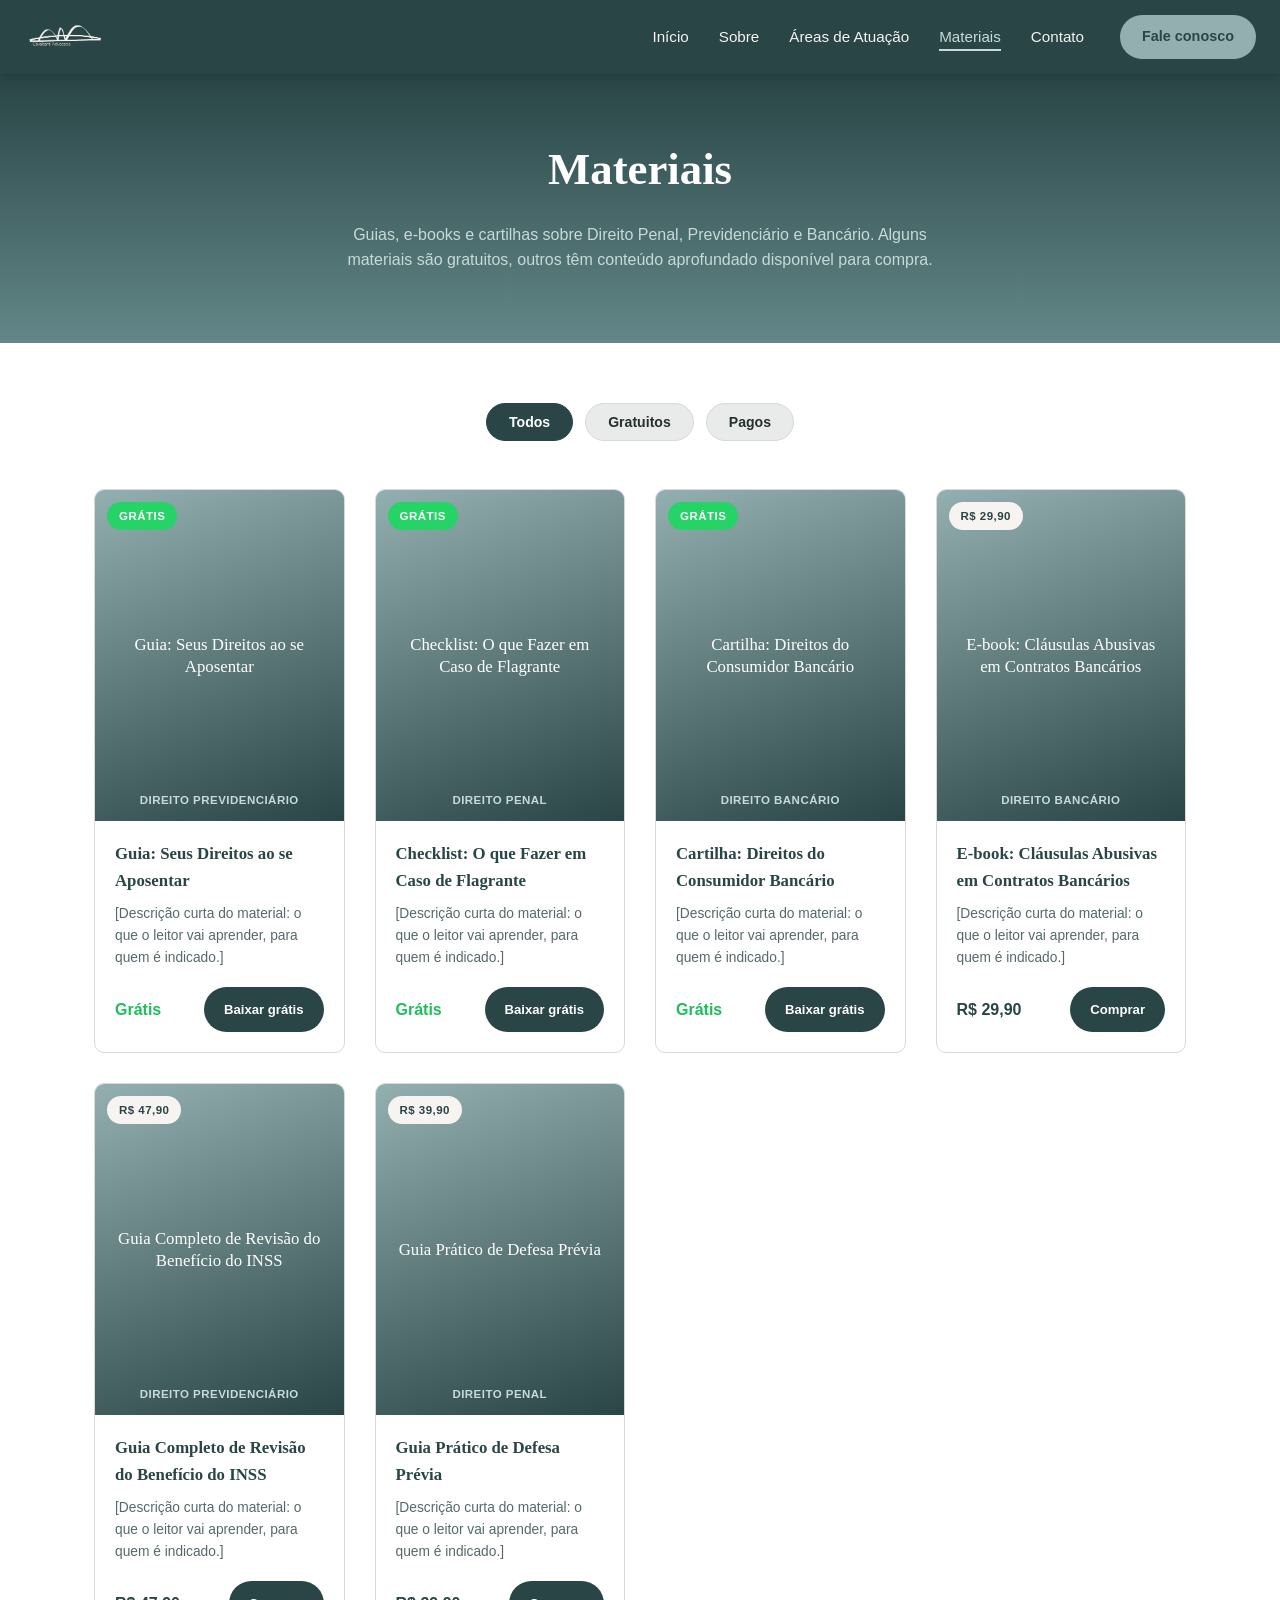
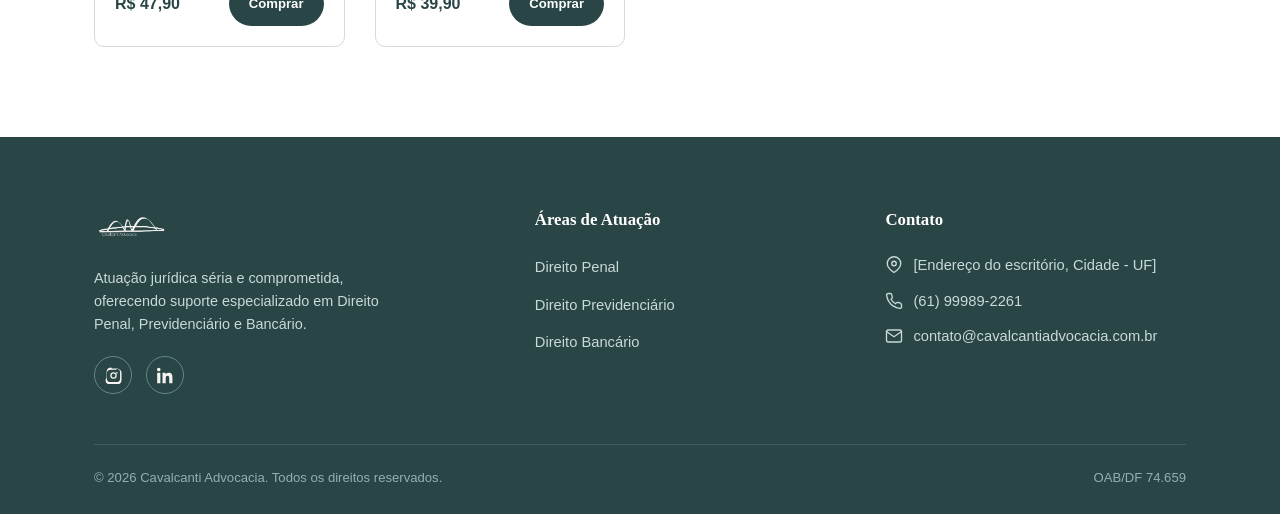
==== materiais.html @ 0af41763 "Adiciona página de materiais e ajusta conteúdo dos serviços" ====
<!DOCTYPE html>
<html lang="pt-BR">
<head>
  <meta charset="UTF-8">
  <meta name="viewport" content="width=device-width, initial-scale=1.0">
  <title>Materiais | Cavalcanti Advocacia</title>
  <meta name="description" content="Guias, e-books e cartilhas sobre Direito Penal, Previdenciário e Bancário — alguns gratuitos, outros disponíveis para compra.">
  <link rel="icon" href="assets/img/logo.png" type="image/png">
  <link rel="stylesheet" href="css/style.css?v=2">
</head>
<body>

  <!-- ==================== HEADER ==================== -->
  <header class="header">
    <div class="header__inner">
      <a href="index.html" class="header__logo">
        <img src="assets/img/logo.png" alt="Cavalcanti Advocacia">
      </a>

      <nav class="nav">
        <ul class="nav__list">
          <li><a href="index.html" class="nav__link">Início</a></li>
          <li><a href="index.html#sobre" class="nav__link">Sobre</a></li>
          <li><a href="index.html#areas-de-atuacao" class="nav__link">Áreas de Atuação</a></li>
          <li><a href="materiais.html" class="nav__link is-active">Materiais</a></li>
          <li><a href="index.html#contato" class="nav__link">Contato</a></li>
        </ul>
        <a href="https://wa.me/5561999892261" target="_blank" rel="noopener" class="nav__cta">Fale conosco</a>
      </nav>

      <button class="nav__toggle" aria-label="Abrir menu">
        <span></span>
        <span></span>
        <span></span>
      </button>
    </div>
  </header>

  <!-- ==================== HERO ==================== -->
  <section class="materials-hero">
    <div class="container">
      <h1 class="materials-hero__title">Materiais</h1>
      <p class="materials-hero__subtitle">
        Guias, e-books e cartilhas sobre Direito Penal, Previdenciário e Bancário. Alguns materiais são gratuitos,
        outros têm conteúdo aprofundado disponível para compra.
      </p>
    </div>
  </section>

  <!-- ==================== VITRINE DE MATERIAIS ==================== -->
  <section class="materials">
    <div class="container">

      <div class="materials__filters">
        <button class="materials__filter is-active" data-filter="todos">Todos</button>
        <button class="materials__filter" data-filter="gratis">Gratuitos</button>
        <button class="materials__filter" data-filter="pago">Pagos</button>
      </div>

      <div class="materials__grid">

        <!-- MATERIAL 1 -->
        <article class="material-card" data-type="gratis">
          <div class="material-card__cover">
            <span class="material-card__badge material-card__badge--free">Grátis</span>
            <span class="material-card__cover-label">Guia: Seus Direitos ao se Aposentar</span>
            <span class="material-card__area">Direito Previdenciário</span>
          </div>
          <div class="material-card__body">
            <h3 class="material-card__title">Guia: Seus Direitos ao se Aposentar</h3>
            <p class="material-card__text">
              [Descrição curta do material: o que o leitor vai aprender, para quem é indicado.]
            </p>
            <div class="material-card__footer">
              <span class="material-card__price material-card__price--free">Grátis</span>
              <!-- Substitua o href pelo link real do arquivo (PDF) -->
              <a href="#" class="btn btn-primary material-card__btn">Baixar grátis</a>
            </div>
          </div>
        </article>

        <!-- MATERIAL 2 -->
        <article class="material-card" data-type="gratis">
          <div class="material-card__cover">
            <span class="material-card__badge material-card__badge--free">Grátis</span>
            <span class="material-card__cover-label">Checklist: O que Fazer em Caso de Flagrante</span>
            <span class="material-card__area">Direito Penal</span>
          </div>
          <div class="material-card__body">
            <h3 class="material-card__title">Checklist: O que Fazer em Caso de Flagrante</h3>
            <p class="material-card__text">
              [Descrição curta do material: o que o leitor vai aprender, para quem é indicado.]
            </p>
            <div class="material-card__footer">
              <span class="material-card__price material-card__price--free">Grátis</span>
              <a href="#" class="btn btn-primary material-card__btn">Baixar grátis</a>
            </div>
          </div>
        </article>

        <!-- MATERIAL 3 -->
        <article class="material-card" data-type="gratis">
          <div class="material-card__cover">
            <span class="material-card__badge material-card__badge--free">Grátis</span>
            <span class="material-card__cover-label">Cartilha: Direitos do Consumidor Bancário</span>
            <span class="material-card__area">Direito Bancário</span>
          </div>
          <div class="material-card__body">
            <h3 class="material-card__title">Cartilha: Direitos do Consumidor Bancário</h3>
            <p class="material-card__text">
              [Descrição curta do material: o que o leitor vai aprender, para quem é indicado.]
            </p>
            <div class="material-card__footer">
              <span class="material-card__price material-card__price--free">Grátis</span>
              <a href="#" class="btn btn-primary material-card__btn">Baixar grátis</a>
            </div>
          </div>
        </article>

        <!-- MATERIAL 4 -->
        <article class="material-card" data-type="pago">
          <div class="material-card__cover">
            <span class="material-card__badge material-card__badge--paid">R$ 29,90</span>
            <span class="material-card__cover-label">E-book: Cláusulas Abusivas em Contratos Bancários</span>
            <span class="material-card__area">Direito Bancário</span>
          </div>
          <div class="material-card__body">
            <h3 class="material-card__title">E-book: Cláusulas Abusivas em Contratos Bancários</h3>
            <p class="material-card__text">
              [Descrição curta do material: o que o leitor vai aprender, para quem é indicado.]
            </p>
            <div class="material-card__footer">
              <span class="material-card__price">R$ 29,90</span>
              <!-- Substitua o href pelo link de checkout (Hotmart, Kiwify, Stripe etc.) -->
              <a href="#" target="_blank" rel="noopener" class="btn btn-primary material-card__btn">Comprar</a>
            </div>
          </div>
        </article>

        <!-- MATERIAL 5 -->
        <article class="material-card" data-type="pago">
          <div class="material-card__cover">
            <span class="material-card__badge material-card__badge--paid">R$ 47,90</span>
            <span class="material-card__cover-label">Guia Completo de Revisão do Benefício do INSS</span>
            <span class="material-card__area">Direito Previdenciário</span>
          </div>
          <div class="material-card__body">
            <h3 class="material-card__title">Guia Completo de Revisão do Benefício do INSS</h3>
            <p class="material-card__text">
              [Descrição curta do material: o que o leitor vai aprender, para quem é indicado.]
            </p>
            <div class="material-card__footer">
              <span class="material-card__price">R$ 47,90</span>
              <a href="#" target="_blank" rel="noopener" class="btn btn-primary material-card__btn">Comprar</a>
            </div>
          </div>
        </article>

        <!-- MATERIAL 6 -->
        <article class="material-card" data-type="pago">
          <div class="material-card__cover">
            <span class="material-card__badge material-card__badge--paid">R$ 39,90</span>
            <span class="material-card__cover-label">Guia Prático de Defesa Prévia</span>
            <span class="material-card__area">Direito Penal</span>
          </div>
          <div class="material-card__body">
            <h3 class="material-card__title">Guia Prático de Defesa Prévia</h3>
            <p class="material-card__text">
              [Descrição curta do material: o que o leitor vai aprender, para quem é indicado.]
            </p>
            <div class="material-card__footer">
              <span class="material-card__price">R$ 39,90</span>
              <a href="#" target="_blank" rel="noopener" class="btn btn-primary material-card__btn">Comprar</a>
            </div>
          </div>
        </article>

      </div>
    </div>
  </section>

  <!-- ==================== RODAPÉ / CONTATO ==================== -->
  <footer class="footer" id="contato">
    <div class="container">
      <div class="footer__grid">
        <div>
          <a href="index.html" class="footer__logo">
            <img src="assets/img/logo.png" alt="Cavalcanti Advocacia">
          </a>
          <p class="footer__about">
            Atuação jurídica séria e comprometida, oferecendo suporte especializado em Direito Penal,
            Previdenciário e Bancário.
          </p>
          <div class="footer__social">
            <a href="https://www.instagram.com/cavalcantiadvocacia_?utm_source=qr" target="_blank" rel="noopener" aria-label="Instagram">
              <svg viewBox="0 0 24 24"><path d="M12 2.2c3.2 0 3.6 0 4.9.07 1.2.06 2 .25 2.7.53a5.4 5.4 0 011.9 1.27 5.4 5.4 0 011.28 1.9c.28.7.47 1.5.53 2.7.06 1.3.07 1.7.07 4.9s0 3.6-.07 4.9c-.06 1.2-.25 2-.53 2.7a5.4 5.4 0 01-1.27 1.9 5.4 5.4 0 01-1.9 1.28c-.7.28-1.5.47-2.7.53-1.3.06-1.7.07-4.9.07s-3.6 0-4.9-.07c-1.2-.06-2-.25-2.7-.53a5.4 5.4 0 01-1.9-1.27 5.4 5.4 0 01-1.28-1.9c-.28-.7-.47-1.5-.53-2.7C2.2 15.6 2.2 15.2 2.2 12s0-3.6.07-4.9c.06-1.2.25-2 .53-2.7a5.4 5.4 0 011.27-1.9A5.4 5.4 0 015.97 1.2c.7-.28 1.5-.47 2.7-.53C9.97 2.2 10.4 2.2 12 2.2zm0 1.8c-3.14 0-3.5 0-4.75.07-1 .05-1.6.2-1.97.35a3.6 3.6 0 00-1.3.85 3.6 3.6 0 00-.85 1.3c-.15.37-.3.97-.35 1.97C2.7 8.5 2.7 8.86 2.7 12s0 3.5.07 4.75c.05 1 .2 1.6.35 1.97.16.4.4.75.85 1.3.4.4.75.65 1.3.85.37.15.97.3 1.97.35 1.25.06 1.6.07 4.75.07s3.5 0 4.75-.07c1-.05 1.6-.2 1.97-.35a3.6 3.6 0 001.3-.85c.4-.4.65-.75.85-1.3.15-.37.3-.97.35-1.97.06-1.25.07-1.6.07-4.75s0-3.5-.07-4.75c-.05-1-.2-1.6-.35-1.97a3.6 3.6 0 00-.85-1.3 3.6 3.6 0 00-1.3-.85c-.37-.15-.97-.3-1.97-.35C15.5 4 15.14 4 12 4zm0 3.4a4.6 4.6 0 110 9.2 4.6 4.6 0 010-9.2zm0 1.8a2.8 2.8 0 100 5.6 2.8 2.8 0 000-5.6zm4.8-2a1.08 1.08 0 110 2.15 1.08 1.08 0 010-2.15z"></path></svg>
            </a>
            <a href="#" target="_blank" rel="noopener" aria-label="LinkedIn">
              <svg viewBox="0 0 24 24"><path d="M4.98 3.5C4.98 4.88 3.9 6 2.5 6S0 4.88 0 3.5 1.12 1 2.5 1s2.48 1.12 2.48 2.5zM.24 8.25h4.5V23H.24V8.25zm7.6 0H12.1v2.01h.06c.6-1.1 2.06-2.26 4.24-2.26 4.53 0 5.36 2.9 5.36 6.68V23h-4.5v-6.86c0-1.64-.03-3.75-2.3-3.75-2.3 0-2.65 1.77-2.65 3.63V23h-4.5V8.25z"></path></svg>
            </a>
          </div>
        </div>

        <div>
          <h4 class="footer__heading">Áreas de Atuação</h4>
          <ul class="footer__list">
            <li><a href="servicos/direito-penal.html">Direito Penal</a></li>
            <li><a href="servicos/direito-previdenciario.html">Direito Previdenciário</a></li>
            <li><a href="servicos/direito-bancario.html">Direito Bancário</a></li>
          </ul>
        </div>

        <div>
          <h4 class="footer__heading">Contato</h4>
          <ul class="footer__list">
            <li class="footer__contact-item">
              <svg viewBox="0 0 24 24" stroke="currentColor" stroke-width="1.8" stroke-linecap="round" stroke-linejoin="round"><path d="M21 10c0 6-9 12-9 12S3 16 3 10a9 9 0 0118 0z"></path><circle cx="12" cy="10" r="3"></circle></svg>
              <span>[Endereço do escritório, Cidade - UF]</span>
            </li>
            <li class="footer__contact-item">
              <svg viewBox="0 0 24 24" stroke="currentColor" stroke-width="1.8" stroke-linecap="round" stroke-linejoin="round"><path d="M22 16.9v3a2 2 0 01-2.2 2 19.8 19.8 0 01-8.6-3.1 19.5 19.5 0 01-6-6A19.8 19.8 0 012.1 4.2 2 2 0 014.1 2h3a2 2 0 012 1.7c.1.9.3 1.8.6 2.7a2 2 0 01-.5 2.1L8 9.7a16 16 0 006 6l1.2-1.2a2 2 0 012.1-.5c.9.3 1.8.5 2.7.6a2 2 0 011.7 2.1z"></path></svg>
              <a href="https://wa.me/5561999892261" target="_blank" rel="noopener">(61) 99989-2261</a>
            </li>
            <li class="footer__contact-item">
              <svg viewBox="0 0 24 24" stroke="currentColor" stroke-width="1.8" stroke-linecap="round" stroke-linejoin="round"><rect x="2" y="4" width="20" height="16" rx="2"></rect><path d="M22 6l-10 7L2 6"></path></svg>
              <a href="mailto:contato@cavalcantiadvocacia.com.br">contato@cavalcantiadvocacia.com.br</a>
            </li>
          </ul>
        </div>
      </div>

      <div class="footer__bottom">
        <span>&copy; <span id="year"></span> Cavalcanti Advocacia. Todos os direitos reservados.</span>
        <span>OAB/DF 74.659</span>
      </div>
    </div>
  </footer>

  <!-- ==================== BOTÃO FLUTUANTE WHATSAPP ==================== -->
  <a href="https://wa.me/5561999892261?text=Ol%C3%A1%2C%20tenho%20interesse%20em%20um%20dos%20materiais."
     target="_blank" rel="noopener" class="whatsapp-float" aria-label="Falar no WhatsApp">
    <svg viewBox="0 0 32 32"><path d="M16.01 3C9.38 3 4 8.38 4 15.01c0 2.35.66 4.55 1.8 6.42L4 29l7.76-1.75a11.9 11.9 0 004.25.78c6.63 0 12.01-5.38 12.01-12.02C28.02 8.38 22.64 3 16.01 3zm0 21.8c-1.5 0-2.94-.4-4.2-1.1l-.3-.17-4.6 1.04 1.02-4.48-.2-.32a9.7 9.7 0 01-1.5-5.16c0-5.4 4.4-9.8 9.79-9.8 5.4 0 9.79 4.4 9.79 9.8 0 5.4-4.4 9.79-9.79 9.79zm5.4-7.34c-.3-.15-1.75-.86-2.02-.96-.27-.1-.47-.15-.66.15-.2.3-.76.96-.93 1.16-.17.2-.34.22-.64.07-.3-.15-1.25-.46-2.38-1.47a8.9 8.9 0 01-1.65-2.05c-.17-.3-.02-.46.13-.6.13-.14.3-.34.44-.52.15-.17.2-.3.3-.5.1-.2.05-.37-.02-.52-.07-.15-.66-1.6-.9-2.18-.24-.58-.48-.5-.66-.5-.17 0-.37-.02-.56-.02-.2 0-.52.07-.79.37-.27.3-1.04 1.02-1.04 2.48 0 1.46 1.07 2.87 1.22 3.07.15.2 2.1 3.2 5.08 4.49.71.3 1.26.49 1.69.63.71.22 1.36.19 1.87.11.57-.08 1.75-.71 2-1.4.24-.68.24-1.27.17-1.4-.07-.13-.27-.2-.56-.34z"></path></svg>
    <span class="whatsapp-float__text">Fale conosco</span>
  </a>

  <script src="js/main.js"></script>
  <script>document.getElementById('year').textContent = new Date().getFullYear();</script>
</body>
</html>
---- css/style.css ----
/* ==========================================================================
   Cavalcanti Advocacia — Estilos globais
   ========================================================================== */

:root {
  --color-dark: #294546;
  --color-teal: #638788;
  --color-sage: #94AFAF;
  --color-sage-light: #C8D9D8;
  --color-offwhite: #E9EBEA;
  --color-gray: #D9D9D9;
  --color-white: #FFFFFF;
  --color-cream: #F6F3F1;

  --color-text: #24312f;
  --color-text-muted: #55696a;

  --font-heading: 'Georgia', 'Times New Roman', serif;
  --font-body: 'Segoe UI', Tahoma, Verdana, sans-serif;

  --container-width: 1140px;
  --radius: 10px;
  --shadow-card: 0 10px 30px rgba(41, 69, 70, 0.12);
  --transition: 0.25s ease;
}

* {
  box-sizing: border-box;
  margin: 0;
  padding: 0;
}

html {
  scroll-behavior: smooth;
}

body {
  font-family: var(--font-body);
  color: var(--color-text);
  background: var(--color-white);
  line-height: 1.6;
}

img {
  max-width: 100%;
  display: block;
}

a {
  text-decoration: none;
  color: inherit;
}

ul {
  list-style: none;
}

.container {
  width: 100%;
  max-width: var(--container-width);
  margin: 0 auto;
  padding: 0 24px;
}

.section-label {
  display: inline-block;
  font-size: 0.8rem;
  letter-spacing: 0.15em;
  text-transform: uppercase;
  color: var(--color-teal);
  font-weight: 600;
  margin-bottom: 10px;
}

.section-title {
  font-family: var(--font-heading);
  font-size: clamp(1.8rem, 3vw, 2.4rem);
  color: var(--color-dark);
  margin-bottom: 16px;
}

.section-intro {
  max-width: 640px;
  color: var(--color-text-muted);
  margin-bottom: 48px;
}

.btn {
  display: inline-flex;
  align-items: center;
  gap: 8px;
  padding: 14px 28px;
  border-radius: 999px;
  font-weight: 600;
  font-size: 0.95rem;
  border: 2px solid transparent;
  cursor: pointer;
  transition: transform var(--transition), background var(--transition), color var(--transition), border-color var(--transition);
}

.btn:hover {
  transform: translateY(-2px);
}

.btn-primary {
  background: var(--color-dark);
  color: var(--color-white);
}

.btn-primary:hover {
  background: var(--color-teal);
}

.btn-outline {
  border-color: var(--color-white);
  color: var(--color-white);
}

.btn-outline:hover {
  background: var(--color-white);
  color: var(--color-dark);
}

.btn-whatsapp {
  background: #25D366;
  color: var(--color-white);
}

.btn-whatsapp:hover {
  background: #1ebe5b;
}

/* ==========================================================================
   Header
   ========================================================================== */

.header {
  position: sticky;
  top: 0;
  z-index: 200;
  background: var(--color-dark);
  box-shadow: 0 2px 12px rgba(0, 0, 0, 0.15);
}

.header__inner {
  display: flex;
  align-items: center;
  justify-content: space-between;
  padding: 14px 24px;
}

.header__logo img {
  height: 46px;
  width: auto;
}

.nav {
  display: flex;
  align-items: center;
  gap: 36px;
}

.nav__list {
  display: flex;
  gap: 30px;
}

.nav__link {
  color: var(--color-cream);
  font-size: 0.95rem;
  font-weight: 500;
  position: relative;
  padding: 6px 0;
  transition: color var(--transition);
}

.nav__link:hover,
.nav__link.is-active {
  color: var(--color-sage-light);
}

.nav__link::after {
  content: '';
  position: absolute;
  left: 0;
  bottom: 0;
  width: 0;
  height: 2px;
  background: var(--color-sage-light);
  transition: width var(--transition);
}

.nav__link:hover::after,
.nav__link.is-active::after {
  width: 100%;
}

.nav__cta {
  background: var(--color-sage);
  color: var(--color-dark);
  padding: 10px 22px;
  border-radius: 999px;
  font-weight: 600;
  font-size: 0.9rem;
  transition: background var(--transition);
  white-space: nowrap;
}

.nav__cta:hover {
  background: var(--color-sage-light);
}

.nav__toggle {
  display: none;
  flex-direction: column;
  gap: 5px;
  background: none;
  border: none;
  cursor: pointer;
  padding: 6px;
}

.nav__toggle span {
  width: 26px;
  height: 2px;
  background: var(--color-cream);
  display: block;
}

@media (max-width: 900px) {
  .nav {
    position: fixed;
    inset: 70px 0 0 0;
    background: var(--color-dark);
    flex-direction: column;
    align-items: flex-start;
    padding: 30px 24px;
    gap: 26px;
    transform: translateX(100%);
    transition: transform var(--transition);
    overflow-y: auto;
  }

  .nav.is-open {
    transform: translateX(0);
  }

  .nav__list {
    flex-direction: column;
    gap: 22px;
    width: 100%;
  }

  .nav__toggle {
    display: flex;
  }
}

/* ==========================================================================
   Hero / Foto do profissional
   ========================================================================== */

.hero {
  background: linear-gradient(180deg, var(--color-dark) 0%, var(--color-teal) 100%);
  color: var(--color-white);
  text-align: center;
  padding: 70px 24px 90px;
}

.hero__photo-frame {
  width: 190px;
  height: 190px;
  margin: 0 auto 28px;
  border-radius: 50%;
  border: 4px solid var(--color-sage-light);
  overflow: hidden;
  background: var(--color-sage);
  display: flex;
  align-items: center;
  justify-content: center;
  box-shadow: var(--shadow-card);
}

.hero__photo-frame img {
  width: 100%;
  height: 100%;
  object-fit: cover;
}

.hero__photo-placeholder {
  color: var(--color-dark);
  font-size: 0.78rem;
  text-align: center;
  padding: 10px;
  line-height: 1.4;
}

.hero__name {
  font-family: var(--font-heading);
  font-size: clamp(1.8rem, 4vw, 2.6rem);
  margin-bottom: 8px;
}

.hero__role {
  font-size: 1rem;
  letter-spacing: 0.08em;
  text-transform: uppercase;
  color: var(--color-sage-light);
  margin-bottom: 26px;
}

.hero__actions {
  display: flex;
  gap: 16px;
  justify-content: center;
  flex-wrap: wrap;
}

/* ==========================================================================
   Sobre mim
   ========================================================================== */

.about {
  background: var(--color-offwhite);
  padding: 90px 24px;
}

.about__grid {
  display: grid;
  grid-template-columns: 1fr 1.4fr;
  gap: 60px;
  align-items: start;
}

.about__highlights {
  display: grid;
  gap: 20px;
}

.about__highlight {
  background: var(--color-white);
  border-radius: var(--radius);
  padding: 22px;
  box-shadow: var(--shadow-card);
  border-left: 4px solid var(--color-teal);
}

.about__highlight strong {
  display: block;
  font-size: 1.6rem;
  color: var(--color-dark);
  font-family: var(--font-heading);
}

.about__highlight span {
  color: var(--color-text-muted);
  font-size: 0.9rem;
}

.about__text p {
  color: var(--color-text-muted);
  margin-bottom: 18px;
}

@media (max-width: 800px) {
  .about__grid {
    grid-template-columns: 1fr;
  }
}

/* ==========================================================================
   Áreas de atuação / Cards de serviço
   ========================================================================== */

.services {
  padding: 90px 24px;
  background: var(--color-white);
}

.services__header {
  text-align: center;
  max-width: 640px;
  margin: 0 auto 56px;
}

.services__header .section-intro {
  margin-left: auto;
  margin-right: auto;
}

.services__grid {
  display: grid;
  grid-template-columns: repeat(3, 1fr);
  gap: 30px;
}

.service-card {
  display: block;
  background: var(--color-offwhite);
  border-radius: var(--radius);
  padding: 40px 30px;
  text-align: left;
  transition: transform var(--transition), box-shadow var(--transition), background var(--transition);
  border: 1px solid var(--color-gray);
}

.service-card:hover {
  transform: translateY(-8px);
  box-shadow: var(--shadow-card);
  background: var(--color-white);
}

.service-card__icon {
  width: 56px;
  height: 56px;
  border-radius: 50%;
  background: var(--color-dark);
  color: var(--color-white);
  display: flex;
  align-items: center;
  justify-content: center;
  margin-bottom: 22px;
}

.service-card__icon svg {
  width: 26px;
  height: 26px;
  stroke: var(--color-white);
  fill: none;
}

.service-card__title {
  font-family: var(--font-heading);
  font-size: 1.3rem;
  color: var(--color-dark);
  margin-bottom: 10px;
}

.service-card__text {
  color: var(--color-text-muted);
  font-size: 0.92rem;
  margin-bottom: 18px;
}

.service-card__link {
  font-weight: 600;
  font-size: 0.88rem;
  color: var(--color-teal);
  display: inline-flex;
  align-items: center;
  gap: 6px;
}

.service-card__link::after {
  content: '→';
  transition: transform var(--transition);
}

.service-card:hover .service-card__link::after {
  transform: translateX(4px);
}

@media (max-width: 900px) {
  .services__grid {
    grid-template-columns: 1fr;
  }
}

/* ==========================================================================
   Botão flutuante do WhatsApp
   ========================================================================== */

.whatsapp-float {
  position: fixed;
  right: 26px;
  bottom: 26px;
  z-index: 300;
  display: flex;
  align-items: center;
  gap: 10px;
  background: #25D366;
  color: var(--color-white);
  padding: 14px 20px;
  border-radius: 999px;
  box-shadow: 0 8px 24px rgba(0, 0, 0, 0.25);
  font-weight: 600;
  font-size: 0.9rem;
  opacity: 0;
  visibility: hidden;
  transform: translateY(20px);
  transition: opacity var(--transition), transform var(--transition), visibility var(--transition);
}

.whatsapp-float.is-visible {
  opacity: 1;
  visibility: visible;
  transform: translateY(0);
}

.whatsapp-float svg {
  width: 24px;
  height: 24px;
  fill: var(--color-white);
  flex-shrink: 0;
}

.whatsapp-float__text {
  white-space: nowrap;
}

@media (max-width: 600px) {
  .whatsapp-float__text {
    display: none;
  }

  .whatsapp-float {
    padding: 14px;
  }
}

/* ==========================================================================
   Página de serviço dedicada
   ========================================================================== */

.service-hero {
  background: linear-gradient(180deg, var(--color-dark) 0%, var(--color-teal) 100%);
  color: var(--color-white);
  padding: 60px 24px 70px;
}

.breadcrumb {
  font-size: 0.85rem;
  color: var(--color-sage-light);
  margin-bottom: 20px;
}

.breadcrumb a {
  color: var(--color-sage-light);
  opacity: 0.8;
}

.breadcrumb a:hover {
  opacity: 1;
  text-decoration: underline;
}

.service-hero__title {
  font-family: var(--font-heading);
  font-size: clamp(2rem, 4vw, 2.8rem);
  max-width: 700px;
}

.service-hero__subtitle {
  margin-top: 16px;
  max-width: 640px;
  color: var(--color-sage-light);
}

.service-detail {
  padding: 80px 24px;
}

.service-detail__grid {
  display: grid;
  grid-template-columns: 1.5fr 1fr;
  gap: 60px;
}

.service-detail__body p {
  color: var(--color-text-muted);
  margin-bottom: 20px;
}

.service-detail__list {
  display: grid;
  gap: 14px;
  margin: 28px 0;
}

.service-detail__list li {
  display: flex;
  gap: 12px;
  align-items: flex-start;
  color: var(--color-text);
  background: var(--color-offwhite);
  padding: 14px 18px;
  border-radius: var(--radius);
}

.service-detail__list li::before {
  content: '';
  width: 8px;
  height: 8px;
  border-radius: 50%;
  background: var(--color-teal);
  margin-top: 8px;
  flex-shrink: 0;
}

.service-detail__cta {
  align-self: start;
  background: var(--color-dark);
  color: var(--color-white);
  border-radius: var(--radius);
  padding: 36px 30px;
  position: sticky;
  top: 100px;
}

.service-detail__cta h3 {
  font-family: var(--font-heading);
  font-size: 1.4rem;
  margin-bottom: 14px;
}

.service-detail__cta p {
  color: var(--color-sage-light);
  font-size: 0.92rem;
  margin-bottom: 24px;
}

.service-detail__cta .btn {
  width: 100%;
  justify-content: center;
}

.related-services {
  background: var(--color-offwhite);
  padding: 70px 24px;
}

.related-services__grid {
  display: grid;
  grid-template-columns: repeat(2, 1fr);
  gap: 24px;
}

@media (max-width: 800px) {
  .service-detail__grid {
    grid-template-columns: 1fr;
  }

  .service-detail__cta {
    position: static;
  }

  .related-services__grid {
    grid-template-columns: 1fr;
  }
}

/* ==========================================================================
   Materiais / Vitrine
   ========================================================================== */

.materials-hero {
  background: linear-gradient(180deg, var(--color-dark) 0%, var(--color-teal) 100%);
  color: var(--color-white);
  padding: 60px 24px 70px;
  text-align: center;
}

.materials-hero__title {
  font-family: var(--font-heading);
  font-size: clamp(2rem, 4vw, 2.8rem);
  margin-bottom: 16px;
}

.materials-hero__subtitle {
  max-width: 620px;
  margin: 0 auto;
  color: var(--color-sage-light);
}

.materials {
  padding: 60px 24px 90px;
  background: var(--color-white);
}

.materials__filters {
  display: flex;
  justify-content: center;
  gap: 12px;
  flex-wrap: wrap;
  margin-bottom: 48px;
}

.materials__filter {
  background: var(--color-offwhite);
  border: 1px solid var(--color-gray);
  color: var(--color-text);
  padding: 10px 22px;
  border-radius: 999px;
  font-size: 0.88rem;
  font-weight: 600;
  cursor: pointer;
  transition: background var(--transition), color var(--transition), border-color var(--transition);
}

.materials__filter:hover {
  border-color: var(--color-teal);
}

.materials__filter.is-active {
  background: var(--color-dark);
  border-color: var(--color-dark);
  color: var(--color-white);
}

.materials__grid {
  display: grid;
  grid-template-columns: repeat(auto-fill, minmax(230px, 1fr));
  gap: 30px;
}

.material-card {
  display: flex;
  flex-direction: column;
  background: var(--color-white);
  border: 1px solid var(--color-gray);
  border-radius: var(--radius);
  overflow: hidden;
  transition: transform var(--transition), box-shadow var(--transition);
}

.material-card:hover {
  transform: translateY(-6px);
  box-shadow: var(--shadow-card);
}

.material-card__cover {
  position: relative;
  aspect-ratio: 3 / 4;
  background: linear-gradient(160deg, var(--color-sage) 0%, var(--color-dark) 100%);
  display: flex;
  align-items: center;
  justify-content: center;
  padding: 18px;
  text-align: center;
}

.material-card__cover img {
  width: 100%;
  height: 100%;
  object-fit: cover;
}

.material-card__cover-label {
  color: var(--color-white);
  font-family: var(--font-heading);
  font-size: 1.05rem;
  line-height: 1.3;
}

.material-card__badge {
  position: absolute;
  top: 12px;
  left: 12px;
  padding: 5px 12px;
  border-radius: 999px;
  font-size: 0.72rem;
  font-weight: 700;
  text-transform: uppercase;
  letter-spacing: 0.04em;
}

.material-card__badge--free {
  background: #25D366;
  color: var(--color-white);
}

.material-card__badge--paid {
  background: var(--color-cream);
  color: var(--color-dark);
}

.material-card__area {
  position: absolute;
  bottom: 12px;
  left: 12px;
  right: 12px;
  color: var(--color-sage-light);
  font-size: 0.72rem;
  font-weight: 600;
  text-transform: uppercase;
  letter-spacing: 0.04em;
}

.material-card__body {
  padding: 20px;
  display: flex;
  flex-direction: column;
  flex: 1;
}

.material-card__title {
  font-family: var(--font-heading);
  font-size: 1.05rem;
  color: var(--color-dark);
  margin-bottom: 8px;
}

.material-card__text {
  color: var(--color-text-muted);
  font-size: 0.86rem;
  margin-bottom: 18px;
  flex: 1;
}

.material-card__footer {
  display: flex;
  align-items: center;
  justify-content: space-between;
  gap: 10px;
}

.material-card__price {
  font-weight: 700;
  color: var(--color-dark);
}

.material-card__price--free {
  color: #1ebe5b;
}

.material-card__btn {
  padding: 10px 18px;
  border-radius: 999px;
  font-size: 0.82rem;
  font-weight: 600;
  white-space: nowrap;
}

/* ==========================================================================
   Rodapé / Contato
   ========================================================================== */

.footer {
  background: var(--color-dark);
  color: var(--color-cream);
  padding: 70px 24px 26px;
}

.footer__grid {
  display: grid;
  grid-template-columns: 1.3fr 1fr 1fr;
  gap: 50px;
  margin-bottom: 50px;
}

.footer__logo img {
  height: 42px;
  margin-bottom: 18px;
}

.footer__about {
  color: var(--color-sage-light);
  font-size: 0.9rem;
  max-width: 320px;
}

.footer__heading {
  font-family: var(--font-heading);
  font-size: 1.05rem;
  margin-bottom: 20px;
  color: var(--color-white);
}

.footer__list {
  display: grid;
  gap: 12px;
}

.footer__list a,
.footer__contact-item {
  color: var(--color-sage-light);
  font-size: 0.92rem;
  transition: color var(--transition);
}

.footer__list a:hover {
  color: var(--color-white);
}

.footer__contact-item {
  display: flex;
  gap: 10px;
  align-items: flex-start;
}

.footer__contact-item svg {
  width: 18px;
  height: 18px;
  stroke: var(--color-sage-light);
  fill: none;
  flex-shrink: 0;
  margin-top: 2px;
}

.footer__social {
  display: flex;
  gap: 14px;
  margin-top: 20px;
}

.footer__social a {
  width: 38px;
  height: 38px;
  border-radius: 50%;
  border: 1px solid var(--color-teal);
  display: flex;
  align-items: center;
  justify-content: center;
  transition: background var(--transition), border-color var(--transition);
}

.footer__social a:hover {
  background: var(--color-teal);
}

.footer__social svg {
  width: 17px;
  height: 17px;
  fill: var(--color-cream);
}

.footer__bottom {
  border-top: 1px solid rgba(255, 255, 255, 0.12);
  padding-top: 22px;
  display: flex;
  justify-content: space-between;
  flex-wrap: wrap;
  gap: 10px;
  font-size: 0.82rem;
  color: var(--color-sage);
}

@media (max-width: 800px) {
  .footer__grid {
    grid-template-columns: 1fr;
    gap: 36px;
  }
}
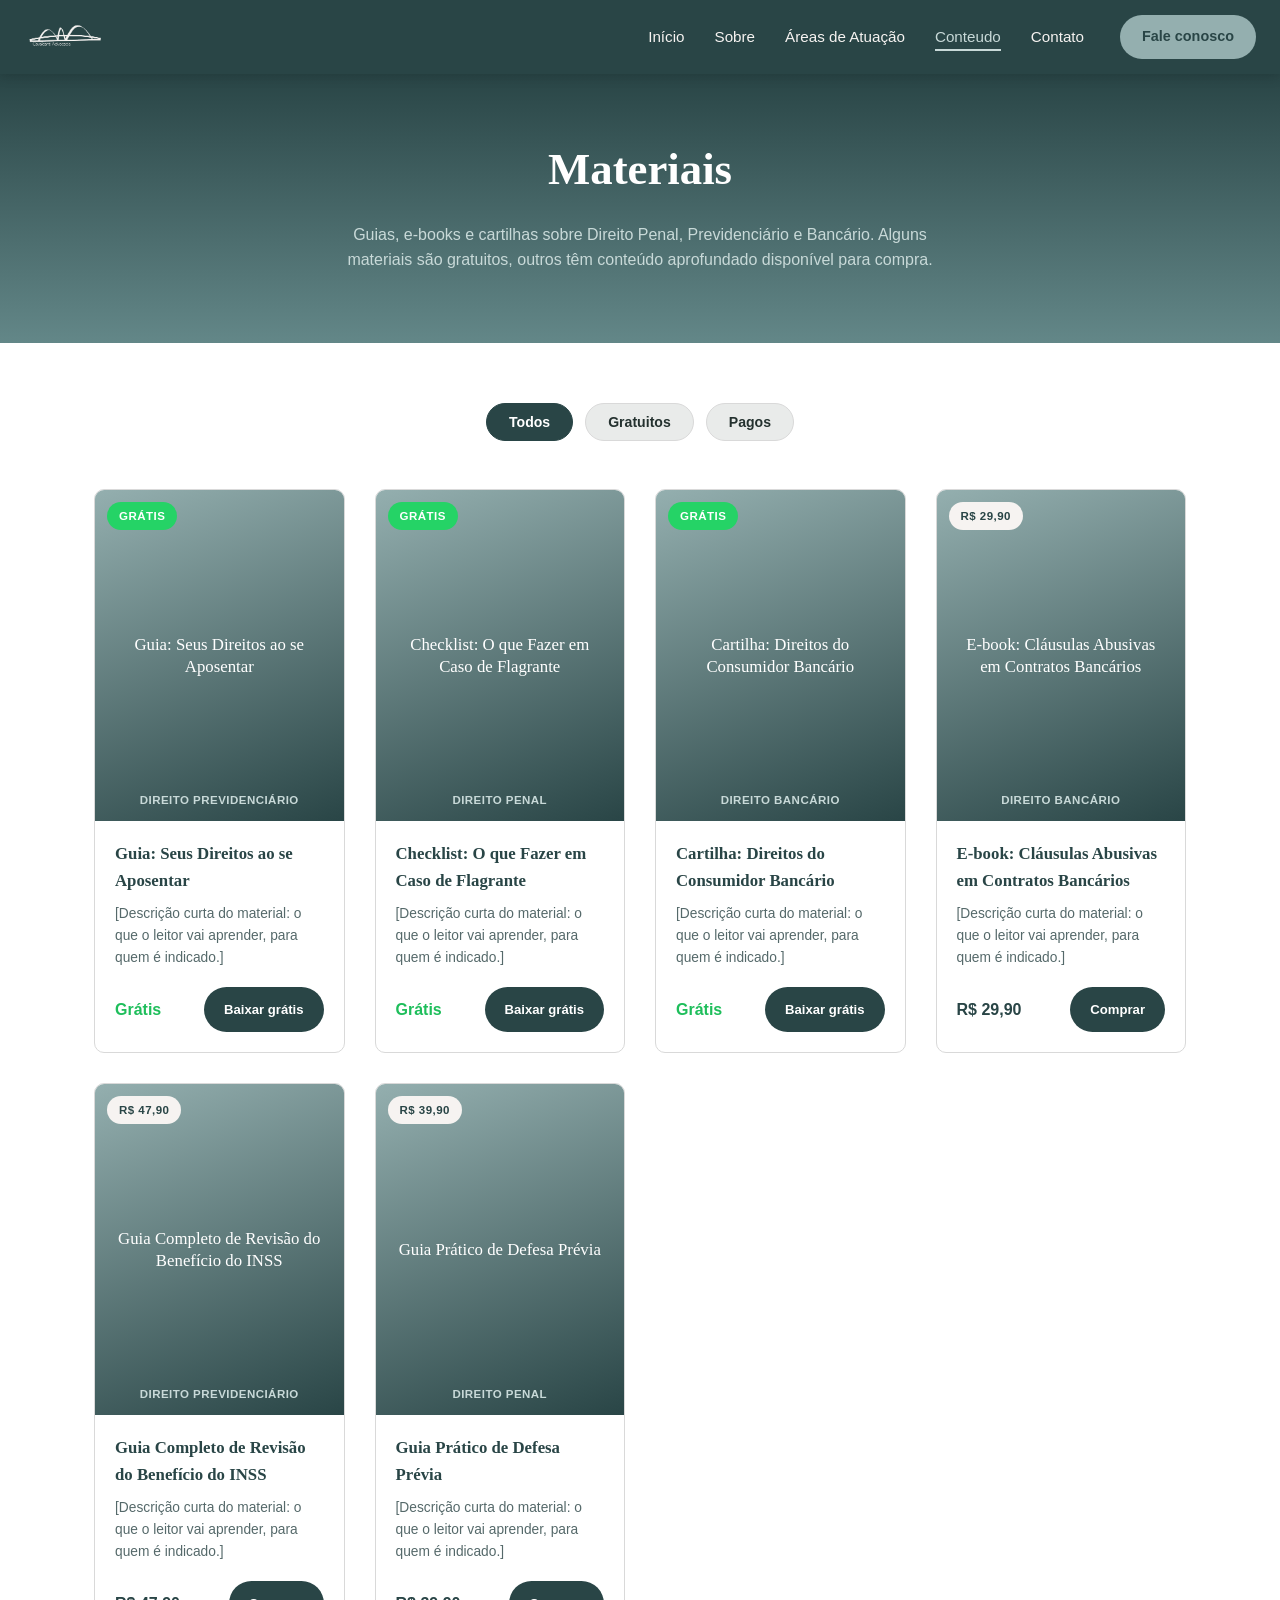
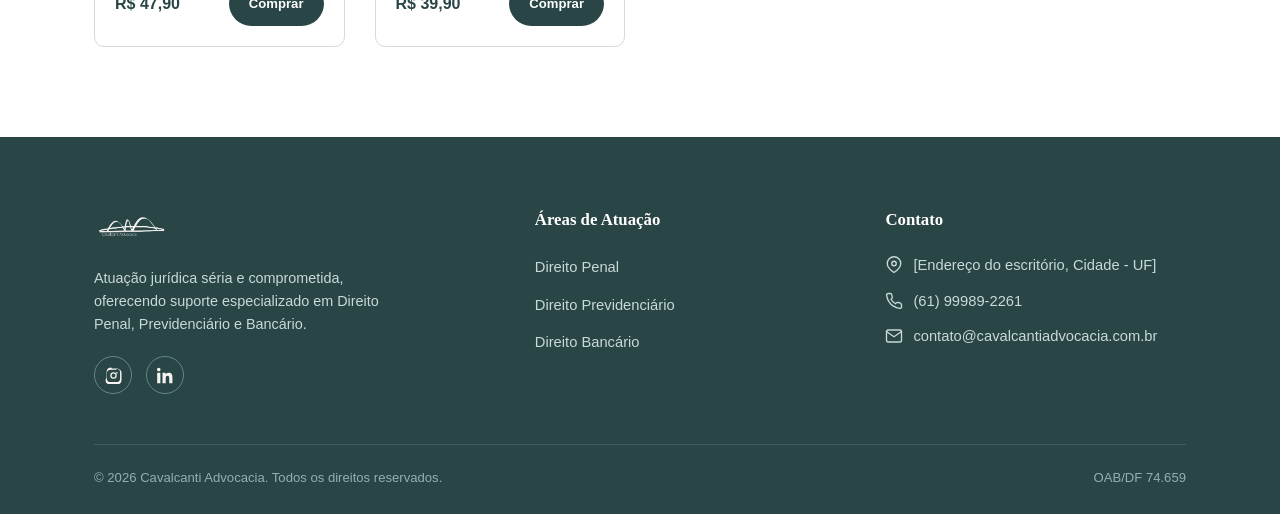
==== commit 01acf7d2: "feat: atualiza páginas de materiais e serviços jurídicos" ====
--- a/materiais.html
+++ b/materiais.html
@@ -22,7 +22,7 @@
           <li><a href="index.html" class="nav__link">Início</a></li>
           <li><a href="index.html#sobre" class="nav__link">Sobre</a></li>
           <li><a href="index.html#areas-de-atuacao" class="nav__link">Áreas de Atuação</a></li>
-          <li><a href="materiais.html" class="nav__link is-active">Materiais</a></li>
+          <li><a href="materiais.html" class="nav__link is-active">Conteudo</a></li>
           <li><a href="index.html#contato" class="nav__link">Contato</a></li>
         </ul>
         <a href="https://wa.me/5561999892261" target="_blank" rel="noopener" class="nav__cta">Fale conosco</a>
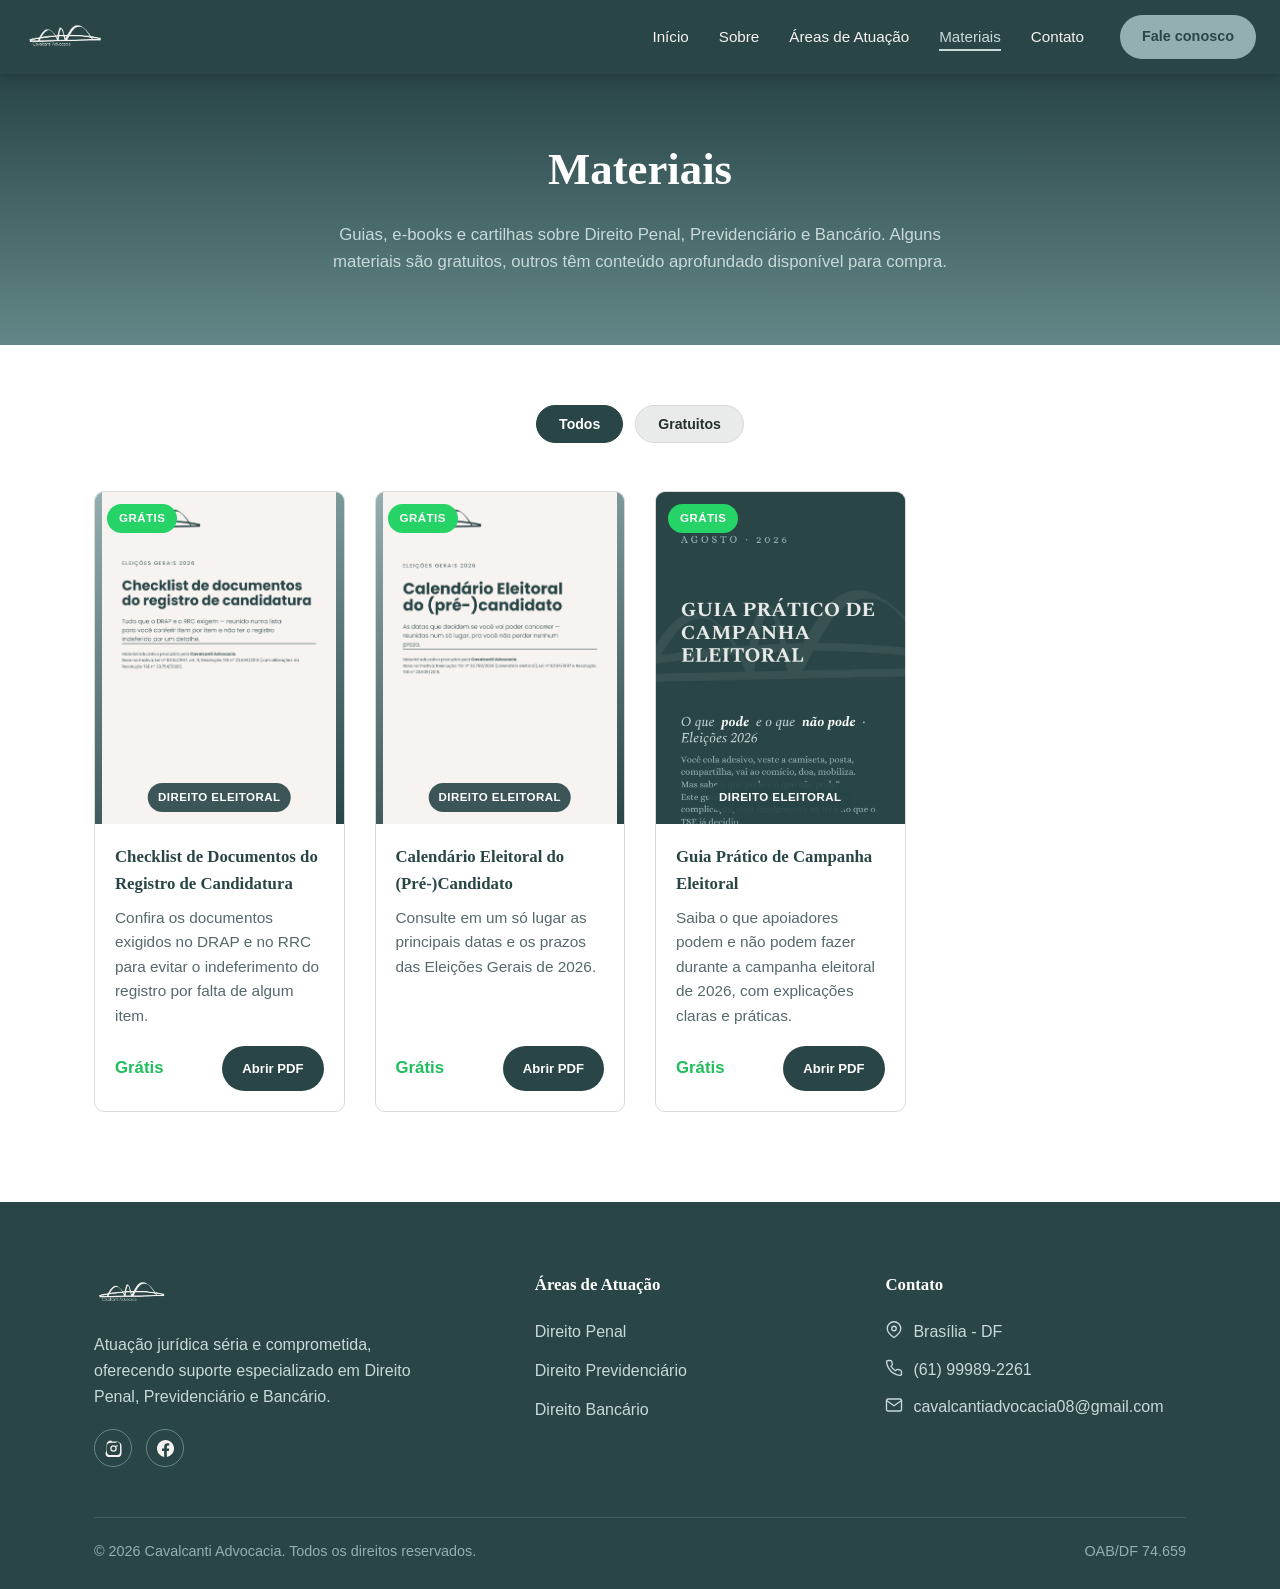
==== commit 4f2377b9: "Atualiza conteúdo, contatos e materiais do site" ====
--- a/materiais.html
+++ b/materiais.html
@@ -6,7 +6,7 @@
   <title>Materiais | Cavalcanti Advocacia</title>
   <meta name="description" content="Guias, e-books e cartilhas sobre Direito Penal, Previdenciário e Bancário — alguns gratuitos, outros disponíveis para compra.">
   <link rel="icon" href="assets/img/logo.png" type="image/png">
-  <link rel="stylesheet" href="css/style.css?v=2">
+  <link rel="stylesheet" href="css/style.css?v=3">
 </head>
 <body>
 
@@ -22,7 +22,7 @@
           <li><a href="index.html" class="nav__link">Início</a></li>
           <li><a href="index.html#sobre" class="nav__link">Sobre</a></li>
           <li><a href="index.html#areas-de-atuacao" class="nav__link">Áreas de Atuação</a></li>
-          <li><a href="materiais.html" class="nav__link is-active">Conteudo</a></li>
+          <li><a href="materiais.html" class="nav__link is-active">Materiais</a></li>
           <li><a href="index.html#contato" class="nav__link">Contato</a></li>
         </ul>
         <a href="https://wa.me/5561999892261" target="_blank" rel="noopener" class="nav__cta">Fale conosco</a>
@@ -54,7 +54,6 @@
       <div class="materials__filters">
         <button class="materials__filter is-active" data-filter="todos">Todos</button>
         <button class="materials__filter" data-filter="gratis">Gratuitos</button>
-        <button class="materials__filter" data-filter="pago">Pagos</button>
       </div>
 
       <div class="materials__grid">
@@ -62,19 +61,18 @@
         <!-- MATERIAL 1 -->
         <article class="material-card" data-type="gratis">
           <div class="material-card__cover">
+            <img src="assets/img/materiais/capa-checklist-registro-candidatura-2026.png" alt="Capa do Checklist de Documentos do Registro de Candidatura">
             <span class="material-card__badge material-card__badge--free">Grátis</span>
-            <span class="material-card__cover-label">Guia: Seus Direitos ao se Aposentar</span>
-            <span class="material-card__area">Direito Previdenciário</span>
+            <span class="material-card__area">Direito Eleitoral</span>
           </div>
           <div class="material-card__body">
-            <h3 class="material-card__title">Guia: Seus Direitos ao se Aposentar</h3>
+            <h3 class="material-card__title">Checklist de Documentos do Registro de Candidatura</h3>
             <p class="material-card__text">
-              [Descrição curta do material: o que o leitor vai aprender, para quem é indicado.]
+              Confira os documentos exigidos no DRAP e no RRC para evitar o indeferimento do registro por falta de algum item.
             </p>
             <div class="material-card__footer">
               <span class="material-card__price material-card__price--free">Grátis</span>
-              <!-- Substitua o href pelo link real do arquivo (PDF) -->
-              <a href="#" class="btn btn-primary material-card__btn">Baixar grátis</a>
+              <a href="assets/materiais/checklist-registro-candidatura-2026.pdf" target="_blank" rel="noopener" class="btn btn-primary material-card__btn">Abrir PDF</a>
             </div>
           </div>
         </article>
@@ -82,95 +80,37 @@
         <!-- MATERIAL 2 -->
         <article class="material-card" data-type="gratis">
           <div class="material-card__cover">
+            <img src="assets/img/materiais/capa-calendario-eleitoral-2026.png" alt="Capa do Calendário Eleitoral do pré-candidato">
             <span class="material-card__badge material-card__badge--free">Grátis</span>
-            <span class="material-card__cover-label">Checklist: O que Fazer em Caso de Flagrante</span>
-            <span class="material-card__area">Direito Penal</span>
+            <span class="material-card__area">Direito Eleitoral</span>
           </div>
           <div class="material-card__body">
-            <h3 class="material-card__title">Checklist: O que Fazer em Caso de Flagrante</h3>
+            <h3 class="material-card__title">Calendário Eleitoral do (Pré-)Candidato</h3>
             <p class="material-card__text">
-              [Descrição curta do material: o que o leitor vai aprender, para quem é indicado.]
+              Consulte em um só lugar as principais datas e os prazos das Eleições Gerais de 2026.
             </p>
             <div class="material-card__footer">
               <span class="material-card__price material-card__price--free">Grátis</span>
-              <a href="#" class="btn btn-primary material-card__btn">Baixar grátis</a>
+              <a href="assets/materiais/calendario-eleitoral-2026.pdf" target="_blank" rel="noopener" class="btn btn-primary material-card__btn">Abrir PDF</a>
             </div>
           </div>
         </article>
 
         <!-- MATERIAL 3 -->
         <article class="material-card" data-type="gratis">
-          <div class="material-card__cover">
+          <div class="material-card__cover material-card__cover--portrait">
+            <img src="assets/img/materiais/capa-guia-pratico-campanha-eleitoral-2026.png" alt="Capa do Guia Prático de Campanha Eleitoral">
             <span class="material-card__badge material-card__badge--free">Grátis</span>
-            <span class="material-card__cover-label">Cartilha: Direitos do Consumidor Bancário</span>
-            <span class="material-card__area">Direito Bancário</span>
+            <span class="material-card__area">Direito Eleitoral</span>
           </div>
           <div class="material-card__body">
-            <h3 class="material-card__title">Cartilha: Direitos do Consumidor Bancário</h3>
+            <h3 class="material-card__title">Guia Prático de Campanha Eleitoral</h3>
             <p class="material-card__text">
-              [Descrição curta do material: o que o leitor vai aprender, para quem é indicado.]
+              Saiba o que apoiadores podem e não podem fazer durante a campanha eleitoral de 2026, com explicações claras e práticas.
             </p>
             <div class="material-card__footer">
               <span class="material-card__price material-card__price--free">Grátis</span>
-              <a href="#" class="btn btn-primary material-card__btn">Baixar grátis</a>
-            </div>
-          </div>
-        </article>
-
-        <!-- MATERIAL 4 -->
-        <article class="material-card" data-type="pago">
-          <div class="material-card__cover">
-            <span class="material-card__badge material-card__badge--paid">R$ 29,90</span>
-            <span class="material-card__cover-label">E-book: Cláusulas Abusivas em Contratos Bancários</span>
-            <span class="material-card__area">Direito Bancário</span>
-          </div>
-          <div class="material-card__body">
-            <h3 class="material-card__title">E-book: Cláusulas Abusivas em Contratos Bancários</h3>
-            <p class="material-card__text">
-              [Descrição curta do material: o que o leitor vai aprender, para quem é indicado.]
-            </p>
-            <div class="material-card__footer">
-              <span class="material-card__price">R$ 29,90</span>
-              <!-- Substitua o href pelo link de checkout (Hotmart, Kiwify, Stripe etc.) -->
-              <a href="#" target="_blank" rel="noopener" class="btn btn-primary material-card__btn">Comprar</a>
-            </div>
-          </div>
-        </article>
-
-        <!-- MATERIAL 5 -->
-        <article class="material-card" data-type="pago">
-          <div class="material-card__cover">
-            <span class="material-card__badge material-card__badge--paid">R$ 47,90</span>
-            <span class="material-card__cover-label">Guia Completo de Revisão do Benefício do INSS</span>
-            <span class="material-card__area">Direito Previdenciário</span>
-          </div>
-          <div class="material-card__body">
-            <h3 class="material-card__title">Guia Completo de Revisão do Benefício do INSS</h3>
-            <p class="material-card__text">
-              [Descrição curta do material: o que o leitor vai aprender, para quem é indicado.]
-            </p>
-            <div class="material-card__footer">
-              <span class="material-card__price">R$ 47,90</span>
-              <a href="#" target="_blank" rel="noopener" class="btn btn-primary material-card__btn">Comprar</a>
-            </div>
-          </div>
-        </article>
-
-        <!-- MATERIAL 6 -->
-        <article class="material-card" data-type="pago">
-          <div class="material-card__cover">
-            <span class="material-card__badge material-card__badge--paid">R$ 39,90</span>
-            <span class="material-card__cover-label">Guia Prático de Defesa Prévia</span>
-            <span class="material-card__area">Direito Penal</span>
-          </div>
-          <div class="material-card__body">
-            <h3 class="material-card__title">Guia Prático de Defesa Prévia</h3>
-            <p class="material-card__text">
-              [Descrição curta do material: o que o leitor vai aprender, para quem é indicado.]
-            </p>
-            <div class="material-card__footer">
-              <span class="material-card__price">R$ 39,90</span>
-              <a href="#" target="_blank" rel="noopener" class="btn btn-primary material-card__btn">Comprar</a>
+              <a href="assets/materiais/guia-pratico-campanha-eleitoral-2026.pdf" target="_blank" rel="noopener" class="btn btn-primary material-card__btn">Abrir PDF</a>
             </div>
           </div>
         </article>
@@ -195,8 +135,8 @@
             <a href="https://www.instagram.com/cavalcantiadvocacia_?utm_source=qr" target="_blank" rel="noopener" aria-label="Instagram">
               <svg viewBox="0 0 24 24"><path d="M12 2.2c3.2 0 3.6 0 4.9.07 1.2.06 2 .25 2.7.53a5.4 5.4 0 011.9 1.27 5.4 5.4 0 011.28 1.9c.28.7.47 1.5.53 2.7.06 1.3.07 1.7.07 4.9s0 3.6-.07 4.9c-.06 1.2-.25 2-.53 2.7a5.4 5.4 0 01-1.27 1.9 5.4 5.4 0 01-1.9 1.28c-.7.28-1.5.47-2.7.53-1.3.06-1.7.07-4.9.07s-3.6 0-4.9-.07c-1.2-.06-2-.25-2.7-.53a5.4 5.4 0 01-1.9-1.27 5.4 5.4 0 01-1.28-1.9c-.28-.7-.47-1.5-.53-2.7C2.2 15.6 2.2 15.2 2.2 12s0-3.6.07-4.9c.06-1.2.25-2 .53-2.7a5.4 5.4 0 011.27-1.9A5.4 5.4 0 015.97 1.2c.7-.28 1.5-.47 2.7-.53C9.97 2.2 10.4 2.2 12 2.2zm0 1.8c-3.14 0-3.5 0-4.75.07-1 .05-1.6.2-1.97.35a3.6 3.6 0 00-1.3.85 3.6 3.6 0 00-.85 1.3c-.15.37-.3.97-.35 1.97C2.7 8.5 2.7 8.86 2.7 12s0 3.5.07 4.75c.05 1 .2 1.6.35 1.97.16.4.4.75.85 1.3.4.4.75.65 1.3.85.37.15.97.3 1.97.35 1.25.06 1.6.07 4.75.07s3.5 0 4.75-.07c1-.05 1.6-.2 1.97-.35a3.6 3.6 0 001.3-.85c.4-.4.65-.75.85-1.3.15-.37.3-.97.35-1.97.06-1.25.07-1.6.07-4.75s0-3.5-.07-4.75c-.05-1-.2-1.6-.35-1.97a3.6 3.6 0 00-.85-1.3 3.6 3.6 0 00-1.3-.85c-.37-.15-.97-.3-1.97-.35C15.5 4 15.14 4 12 4zm0 3.4a4.6 4.6 0 110 9.2 4.6 4.6 0 010-9.2zm0 1.8a2.8 2.8 0 100 5.6 2.8 2.8 0 000-5.6zm4.8-2a1.08 1.08 0 110 2.15 1.08 1.08 0 010-2.15z"></path></svg>
             </a>
-            <a href="#" target="_blank" rel="noopener" aria-label="LinkedIn">
-              <svg viewBox="0 0 24 24"><path d="M4.98 3.5C4.98 4.88 3.9 6 2.5 6S0 4.88 0 3.5 1.12 1 2.5 1s2.48 1.12 2.48 2.5zM.24 8.25h4.5V23H.24V8.25zm7.6 0H12.1v2.01h.06c.6-1.1 2.06-2.26 4.24-2.26 4.53 0 5.36 2.9 5.36 6.68V23h-4.5v-6.86c0-1.64-.03-3.75-2.3-3.75-2.3 0-2.65 1.77-2.65 3.63V23h-4.5V8.25z"></path></svg>
+            <a href="https://www.facebook.com/p/Cavalcanti-Advocacia-61591627955782/" target="_blank" rel="noopener" aria-label="Facebook">
+              <svg viewBox="0 0 24 24"><path d="M24 12.07C24 5.4 18.63 0 12 0S0 5.4 0 12.07C0 18.1 4.39 23.1 10.13 24v-8.44H7.08v-3.49h3.05V9.41c0-3.03 1.79-4.7 4.53-4.7 1.31 0 2.69.24 2.69.24v2.97h-1.51c-1.49 0-1.96.93-1.96 1.89v2.26h3.33l-.53 3.49h-2.8V24C19.61 23.1 24 18.1 24 12.07z"></path></svg>
             </a>
           </div>
         </div>
@@ -215,7 +155,7 @@
           <ul class="footer__list">
             <li class="footer__contact-item">
               <svg viewBox="0 0 24 24" stroke="currentColor" stroke-width="1.8" stroke-linecap="round" stroke-linejoin="round"><path d="M21 10c0 6-9 12-9 12S3 16 3 10a9 9 0 0118 0z"></path><circle cx="12" cy="10" r="3"></circle></svg>
-              <span>[Endereço do escritório, Cidade - UF]</span>
+              <span>Brasília - DF</span>
             </li>
             <li class="footer__contact-item">
               <svg viewBox="0 0 24 24" stroke="currentColor" stroke-width="1.8" stroke-linecap="round" stroke-linejoin="round"><path d="M22 16.9v3a2 2 0 01-2.2 2 19.8 19.8 0 01-8.6-3.1 19.5 19.5 0 01-6-6A19.8 19.8 0 012.1 4.2 2 2 0 014.1 2h3a2 2 0 012 1.7c.1.9.3 1.8.6 2.7a2 2 0 01-.5 2.1L8 9.7a16 16 0 006 6l1.2-1.2a2 2 0 012.1-.5c.9.3 1.8.5 2.7.6a2 2 0 011.7 2.1z"></path></svg>
@@ -223,7 +163,7 @@
             </li>
             <li class="footer__contact-item">
               <svg viewBox="0 0 24 24" stroke="currentColor" stroke-width="1.8" stroke-linecap="round" stroke-linejoin="round"><rect x="2" y="4" width="20" height="16" rx="2"></rect><path d="M22 6l-10 7L2 6"></path></svg>
-              <a href="mailto:contato@cavalcantiadvocacia.com.br">contato@cavalcantiadvocacia.com.br</a>
+              <a href="mailto:cavalcantiadvocacia08@gmail.com">cavalcantiadvocacia08@gmail.com</a>
             </li>
           </ul>
         </div>
--- a/css/style.css
+++ b/css/style.css
@@ -36,6 +36,7 @@
 
 body {
   font-family: var(--font-body);
+  font-size: 1.05rem;
   color: var(--color-text);
   background: var(--color-white);
   line-height: 1.6;
@@ -438,7 +439,7 @@
 
 .service-card__text {
   color: var(--color-text-muted);
-  font-size: 0.92rem;
+  font-size: 1rem;
   margin-bottom: 18px;
 }
 
@@ -615,7 +616,7 @@
 
 .service-detail__cta p {
   color: var(--color-sage-light);
-  font-size: 0.92rem;
+  font-size: 1rem;
   margin-bottom: 24px;
 }
 
@@ -731,18 +732,26 @@
 .material-card__cover {
   position: relative;
   aspect-ratio: 3 / 4;
+  overflow: hidden;
   background: linear-gradient(160deg, var(--color-sage) 0%, var(--color-dark) 100%);
   display: flex;
   align-items: center;
   justify-content: center;
-  padding: 18px;
+  padding: 0;
   text-align: center;
 }
 
 .material-card__cover img {
+  position: absolute;
+  inset: 0;
   width: 100%;
   height: 100%;
+  object-fit: contain;
+}
+
+.material-card__cover--portrait img {
   object-fit: cover;
+  object-position: center top;
 }
 
 .material-card__cover-label {
@@ -754,6 +763,7 @@
 
 .material-card__badge {
   position: absolute;
+  z-index: 1;
   top: 12px;
   left: 12px;
   padding: 5px 12px;
@@ -776,10 +786,16 @@
 
 .material-card__area {
   position: absolute;
+  z-index: 1;
   bottom: 12px;
-  left: 12px;
-  right: 12px;
-  color: var(--color-sage-light);
+  left: 50%;
+  right: auto;
+  transform: translateX(-50%);
+  white-space: nowrap;
+  color: var(--color-white);
+  background: rgba(41, 69, 70, 0.9);
+  padding: 5px 10px;
+  border-radius: 999px;
   font-size: 0.72rem;
   font-weight: 600;
   text-transform: uppercase;
@@ -802,7 +818,7 @@
 
 .material-card__text {
   color: var(--color-text-muted);
-  font-size: 0.86rem;
+  font-size: 0.96rem;
   margin-bottom: 18px;
   flex: 1;
 }
@@ -855,7 +871,7 @@
 
 .footer__about {
   color: var(--color-sage-light);
-  font-size: 0.9rem;
+  font-size: 1rem;
   max-width: 320px;
 }
 
@@ -874,7 +890,7 @@
 .footer__list a,
 .footer__contact-item {
   color: var(--color-sage-light);
-  font-size: 0.92rem;
+  font-size: 1rem;
   transition: color var(--transition);
 }
 
@@ -931,7 +947,7 @@
   justify-content: space-between;
   flex-wrap: wrap;
   gap: 10px;
-  font-size: 0.82rem;
+  font-size: 0.9rem;
   color: var(--color-sage);
 }
 
